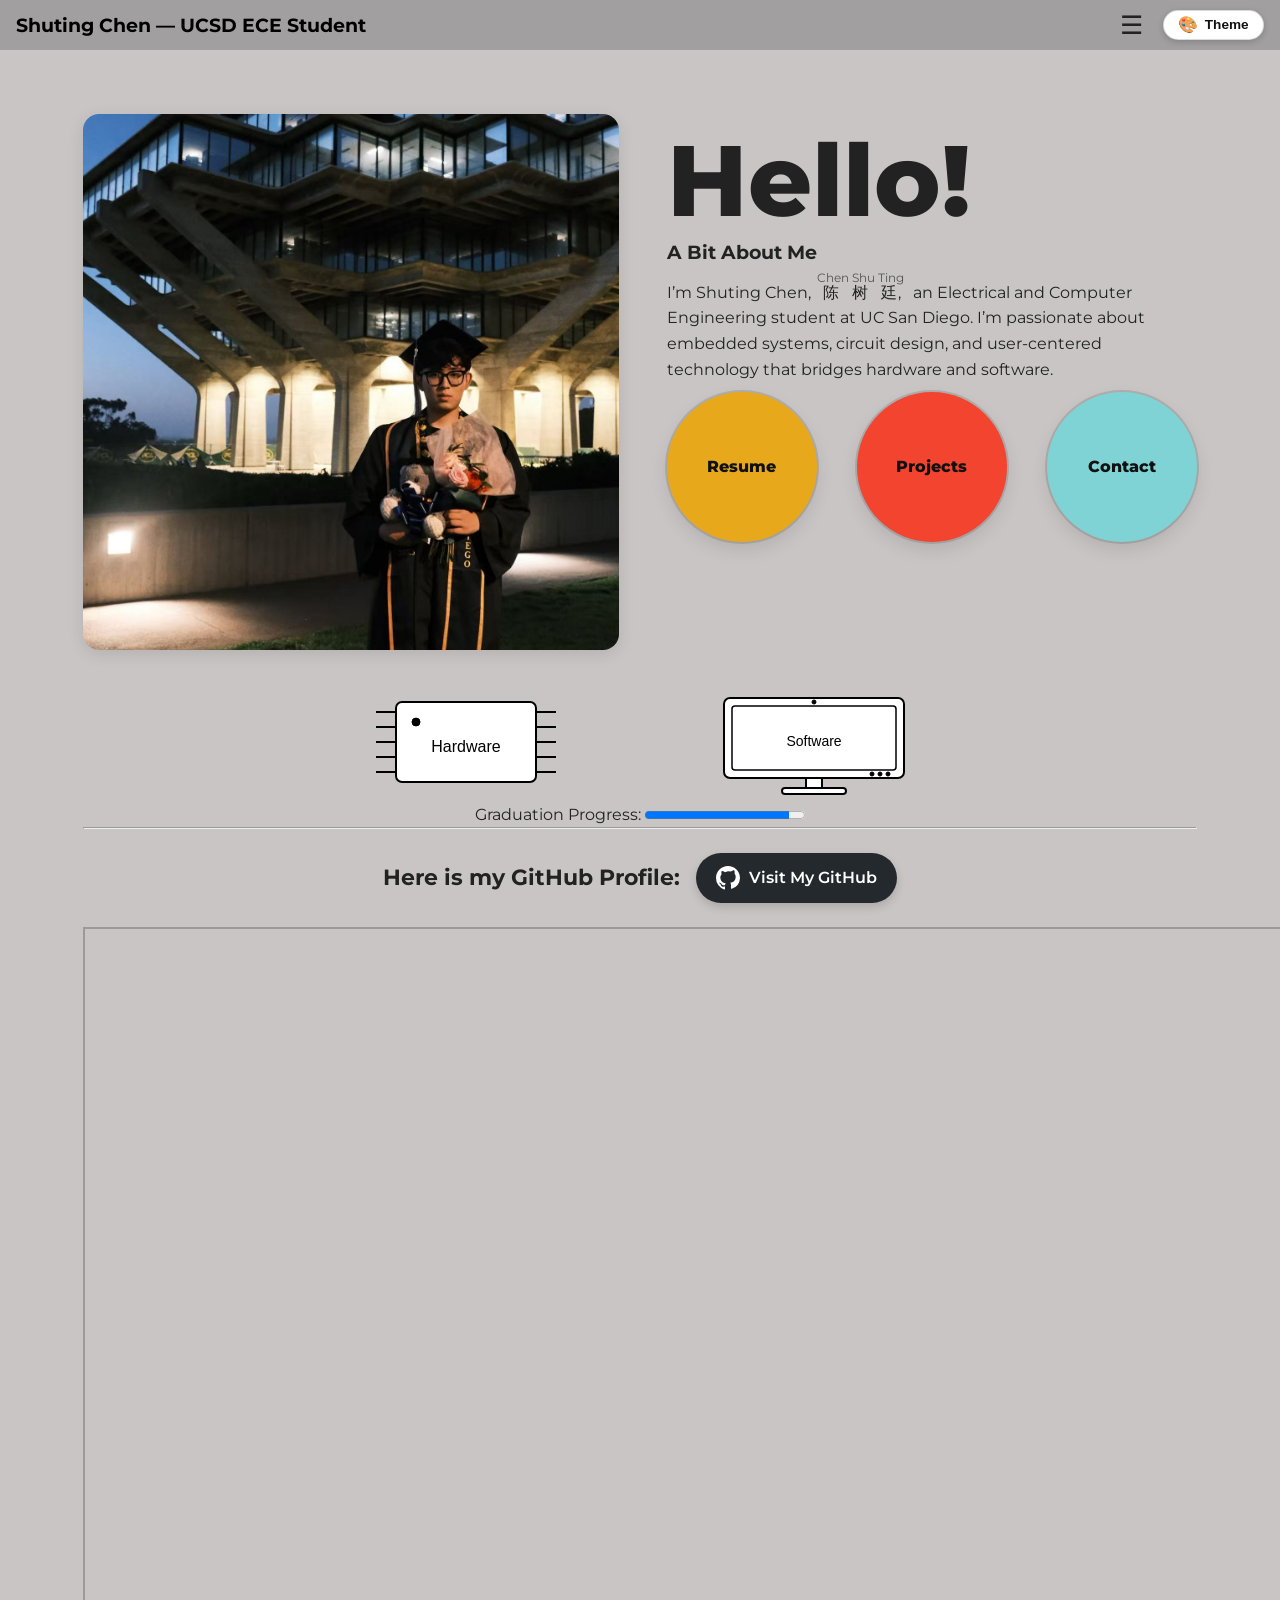
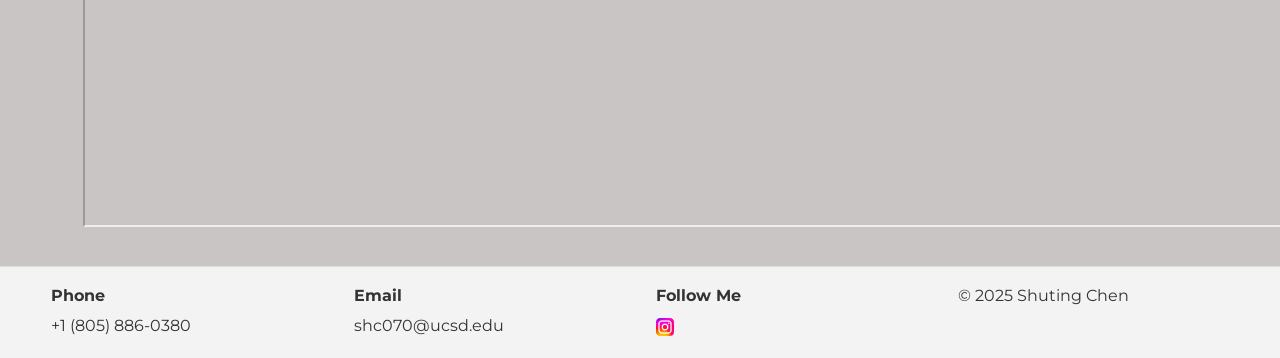
==== index.html @ db7ddc0a "duplicate the site from HW4" ====
<!doctype html>
<html lang="en">
<head>
  <link rel="preconnect" href="https://fonts.googleapis.com" crossorigin>
  <link rel="preconnect" href="https://fonts.gstatic.com" crossorigin>
  <link href="https://fonts.googleapis.com/css2?family=Montserrat:wght@400;600;800&display=swap" rel="stylesheet">
  <link rel="icon" href="SCicon.png" type="image/png">
  <meta charset="utf-8">
  <meta name="viewport" content="width=device-width, initial-scale=1">
  <title>Shuting Chen's Home Page</title>
  <link rel="stylesheet" href="css/styles.css">
  <link rel="stylesheet" href="css/layout.css">
  <link rel="stylesheet" href="css/theme-toggle.css">
  <script src="js/theme-toggle.js" defer></script>
  <script src="js/hello-console.js" defer></script>
</head>
<body>
  <nav aria-label="Main navigation" class="site-nav">
  <a class="brand vt-link" href="index.html">
    <b>Shuting Chen</b> — <span>UCSD ECE Student</span>
  </a>

  <details class="menu">
    <summary aria-label="Toggle navigation">☰</summary>
    <menu-items>
      <a href="resume.html" class="vt-link">Resume</a>
      <a href="projects.html" class="vt-link">Projects</a>
      <a href="contact.html" class="vt-link">Contact</a>
      <a href="form-no-js.html" class="vt-link">FormNoJS</a>
      <a href="form-with-js.html" class="vt-link">FormWithJS</a>
    </menu-items>
  </details>
</nav>

  <main>
    <section aria-labelledby="intro" class="top">
      <div class="top-grid">
        <figure class="top-media">
          <picture>
            <source
              type="avif"
              srcset="
                SCpic-480.avif 480w,
                SCpic-720.avif 720w,
                SCpic-960.avif 960w,
                SCpic-1400.avif 1400w
              "
              sizes="(min-width:1025px) 46vw, (min-width:600px) 560px, 90vw">
            <source
              type="webp"
              srcset="
                SCpic-480.webp 480w,
                SCpic-720.webp 720w,
                SCpic-960.webp 960w,
                SCpic-1400.webp 1400w
              "
              sizes="(min-width:1025px) 46vw, (min-width:600px) 560px, 90vw">
            <img src="SCpic.jpg" alt="Shuting's portrait" width="520" height="520" loading="lazy" decoding="async" alt="Shuting Chen's ">
          </picture>
        </figure>

        <section class="top-text">
          <h1 id="intro" class="top-title">Hello!</h1>

          <h3 class="top-subtitle">A Bit About Me</h3>
          <p>
            I’m Shuting Chen, &nbsp; <ruby><rb>陈树廷</rb><rp>(</rp><rt>Chen Shu Ting</rt><rp>)</rp></ruby>, &nbsp; an Electrical and Computer Engineering student at UC San Diego. I’m passionate about embedded systems, circuit design, and user-centered technology that bridges hardware and software.
          </p>

          <nav class="top-ctas" aria-label="Primary actions">
            <a class="circle-btn resume"  href="resume.html">Resume</a>
            <a class="circle-btn projects" href="projects.html">Projects</a>
            <a class="circle-btn contact" href="contact.html">Contact</a>
          </nav>
        </section>
      </div>
    </section>


    <noscript>
      <p><strong>Note:</strong> JavaScript is disabled — interactive features like the contact dialog will not work.</p>
    </noscript>

    <section aria-labelledby="intro" class="icons">
      <figure>
        <svg viewBox="0 0 220 120" width="220" height="120" role="img" aria-label="Chip icon" focusable="false">
          <rect x="40" y="20" width="140" height="80" rx="6" ry="6" fill="#fff" stroke="#000" stroke-width="2" />
          <g stroke="#000" stroke-width="2">
            <line x1="40" y1="30" x2="20" y2="30" />
            <line x1="40" y1="45" x2="20" y2="45" />
            <line x1="40" y1="60" x2="20" y2="60" />
            <line x1="40" y1="75" x2="20" y2="75" />
            <line x1="40" y1="90" x2="20" y2="90" />
            <line x1="180" y1="30" x2="200" y2="30" />
            <line x1="180" y1="45" x2="200" y2="45" />
            <line x1="180" y1="60" x2="200" y2="60" />
            <line x1="180" y1="75" x2="200" y2="75" />
            <line x1="180" y1="90" x2="200" y2="90" />
          </g>
          <circle cx="60" cy="40" r="4" fill="#000" />
          <text x="110" y="70" text-anchor="middle" font-family="sans-serif" font-size="16">Hardware</text>
        </svg>
      </figure>

      <figure>
        <svg viewBox="0 0 220 120" width="220" height="120" role="img" aria-label="Monitor icon" focusable="false">
          <rect x="20" y="16" width="180" height="80" rx="6" ry="6" fill="#fff" stroke="#000" stroke-width="2" />
          <rect x="28" y="24" width="164" height="64" rx="3" ry="3" fill="#fff" stroke="#000" stroke-width="1.5" />
          <circle cx="110" cy="20" r="2" fill="#000" />
          <rect x="102" y="96" width="16" height="10" fill="#fff" stroke="#000" stroke-width="2" />
          <rect x="78" y="106" width="64" height="6" rx="3" ry="3" fill="#fff" stroke="#000" stroke-width="2" />
          <g fill="#000">
            <circle cx="184" cy="92" r="2"></circle>
            <circle cx="176" cy="92" r="2"></circle>
            <circle cx="168" cy="92" r="2"></circle>
          </g>
          <text x="110" y="64" text-anchor="middle" font-family="sans-serif" font-size="14">Software</text>
        </svg>
      </figure>
    </section>

    <label>
        Graduation Progress: <progress value="90" max="100">90%</progress>
      </label>
      <hr>

    <section class="github-header">
      <h2>Here is my GitHub Profile:</h2>

      <a class="github-btn" href="https://github.com/X1aoshu" target="_blank" rel="noopener">
        <svg viewBox="0 0 16 16" width="24" height="24" aria-hidden="true" class="github-icon" focusable="false">
          <path fill="currentColor" d="M8 0C3.58 0 0 3.58 0 8a8 8 0 0 0 5.47 7.59c.4.07.55-.17.55-.38
          0-.19-.01-.82-.01-1.49-2.01.37-2.53-.49-2.69-.94-.09-.23-.48-.94-.82-1.13-.28-.15-.68-.52
          -.01-.53.63-.01 1.08.58 1.23.82.72 1.21 1.87.87 2.33.66.07-.52.28-.87.51-1.07-1.78-.2
          -3.64-.89-3.64-3.95 0-.87.31-1.59.82-2.15-.08-.2-.36-1.02.08-2.12 0 0 .67-.21 2.2.82
          A7.6 7.6 0 0 1 8 3.47a7.6 7.6 0 0 1 2.01.27c1.53-1.03 2.2-.82 2.2-.82.44 1.1.16 1.92.08
          2.12.51.56.82 1.27.82 2.15 0 3.07-1.87 3.75-3.65 3.95.29.25.54.73.54 1.48
          0 1.07-.01 1.93-.01 2.2 0 .21.15.46.55.38A8.01 8.01 0 0 0 16 8c0-4.42-3.58-8-8-8z"/>
        </svg>
        <span>Visit My GitHub</span>
      </a>
    </section>


    <iframe 
      src="https://github.com/X1aoshu" 
      width="1280" height="900" 
      title="GitHub Profile Preview">
    </iframe>

    
  </main>

  <footer class="site-footer" role="contentinfo">
    <foot-grid aria-label="Footer information">

      <foot-item>
        <strong class="foot-title">Phone</strong>
        <p class="foot-value">
          <a href="tel:+18058860380">+1 (805) 886-0380</a>
        </p>
      </foot-item>

      <foot-item>
        <strong class="foot-title">Email</strong>
        <p class="foot-value">
          <a href="mailto:shc070@ucsd.edu">shc070@ucsd.edu</a>
        </p>
      </foot-item>

      <foot-item>
        <strong class="foot-title">Follow Me</strong>
        <p class="foot-value">
          <a href="https://www.instagram.com/cc_cst_/?next=%2F" target="_blank" rel="noopener">
            <img src="ins.png" alt="Instagram" width="18" height="18">
          </a>
        </p>
      </foot-item>

      <foot-item>
        <p class="foot-value">&copy; 2025 Shuting Chen</p>
      </foot-item>

    </foot-grid>
  </footer>

</body>
</html>
---- css/styles.css ----
:root {
  --brand-bg: #a19f9f;
  --accent-red: #f2442e;
  --accent-yellow: #e7a81b;
  --accent-blue: #7fd3d4;
  --shadow-soft: 0 4px 16px rgba(0,0,0,0.1);
  --radius-smooth: 16px;
  --page-bg: #c9c5c5;
  --page-ink: #222;

  --icon-stroke: #000; 
  --icon-text:  #000;
}

* { box-sizing: border-box; margin: 0; padding: 0; }

html {
  font-family: system-ui, -apple-system, "Segoe UI", Roboto, sans-serif;
  line-height: 1.6;
  color: var(--page-ink, #222);
  background-color: var(--page-bg, #c9c5c5);
}


img, svg, video { max-width: 100%; height: auto; display: block; }
body { overflow-x: hidden; }

main {
  max-width: 2000px;
  margin: 2rem auto;
  padding: 0 1rem;
  background-color: var(--page-bg, #c9c5c5);
  text-align: center;
}

.top {
  padding: clamp(1rem, 4dvw, 2rem) 0;

  .top-grid {
    display: grid;
    grid-template-columns: 1.3fr 1fr;   
    align-items: center;
    gap: clamp(1rem, 4dvw, 3rem);
    text-align: left;
  }

  .top-media img {
    width: clamp(380px, 46dvw, 700px);
    height: auto;
    object-fit: cover;
    display: block;
    border-radius: var(--radius-smooth, 12px);
    box-shadow: var(--shadow-soft, 0 4px 10px rgba(0,0,0,0.1));
    object-fit: cover;
    object-position: center top;
    aspect-ratio: 1 / 1;
  }

  .top-title {
    font-size: clamp(56px, 8dvw, 100px);
    font-weight: 800;
    line-height: 1;
    margin-bottom: .5rem;
  }

  .top-subtitle {
    margin: 0 0 .25rem 0;
    font-weight: 700;
  }

  .top-text { 
    align-self: start; margin-top: 1rem; 
    > p {
        ruby-align: space-around;
    }

    > p rt {
        font-size: 0.75em;
        color: var(--muted, #555);  
        line-height: 1.2;
    }
  }

  .top-title,
  .top-subtitle,
  .top-text p {
    color: var(--page-ink, #222);
  }



  .top-ctas {
    display: flex;
    gap: clamp(.6rem, 2dvw, 1.2rem);
    margin-top: .6rem;
    background: transparent;
    justify-content: flex-start;
    flex-wrap: nowrap;              

    .circle-btn {
      --size: clamp(96px, 12dvw, 140px);
      width: var(--size);
      height: var(--size);
      border-radius: 50%;
      display: grid;
      place-items: center;
      text-decoration: none;
      font-weight: 800;
      color: #111;
      box-shadow: 0 0 0 2px rgba(0,0,0,.12), 0 8px 18px rgba(0,0,0,.10);
      transition: transform .15s ease, box-shadow .15s ease, filter .15s ease;

      &:hover,
      &:focus-visible {
        transform: translateY(-2px);
        box-shadow: 0 0 0 3px rgba(0,0,0,.16), 0 12px 26px rgba(0,0,0,.14);
      }

      &.resume  { background: var(--accent-yellow, #e7a81b); } 
      &.projects{ background: var(--accent-red, #f2442e); } 
      &.contact { background: var(--accent-blue, #7fd3d4); } 
    }
  }
}

.icons {
  display: flex;
  justify-content: center;
  align-items: center;
  gap: 25rem;
  flex-wrap: wrap;

  figure { text-align: center; }
}

.icons svg rect,
.icons svg line,
.icons svg circle {
  stroke: var(--icon-stroke);
}

@keyframes fade-in-up {
  from { opacity: 0; transform: translateY(10px); }
  to { opacity: 1; transform: translateY(0); }
}

.icons svg {
  opacity: 0;
  animation: fade-in-up 0.8s ease forwards;
}

.github-header {
  display: flex;
  align-items: center;
  justify-content: center;
  gap: 1rem;
  margin: 1.5rem 0;
  flex-wrap: wrap;

  h2 {
    font-size: 1.4rem;
    color: var(--page-ink, #222); 
    margin: 0;
  }

  .github-btn {
    display: inline-flex;
    align-items: center;
    gap: .6rem;
    background-color: #24292e;
    color: #fff;
    font-weight: 600;
    text-decoration: none;
    padding: .75rem 1.25rem;
    border-radius: 999px;
    box-shadow: 0 4px 10px rgba(0,0,0,0.15);
    transition: transform .15s ease, box-shadow .15s ease, background-color .2s ease;

    &:hover,
    &:focus-visible {
      background-color: #333;
      transform: translateY(-2px);
      box-shadow: 0 6px 14px rgba(0,0,0,0.2);
    }
  }
}

@keyframes wave {
  0%, 100% { transform: rotate(0deg); }
  50% { transform: rotate(5deg); }
}

.github-btn:hover svg {
  animation: wave 0.5s ease-in-out;
}


@media (max-width: 1024px) {
  main {
    max-width: 1000px;
    margin: 1.5rem auto;
    padding: 0 1rem;
  }

  .top {
    .top-grid {
      grid-template-columns: 1fr;           
      justify-items: center;
      text-align: center;
      gap: 1.2rem;
    }

    .top-media img { width: min(90dvw, 560px); }
    .top-title { font-size: clamp(40px, 10dvw, 64px); margin-bottom: .4rem; }
    .top-text { margin-top: .5rem; }

    .top-ctas {
      justify-content: center;
      flex-wrap: wrap;                       
      gap: .8rem;

      .circle-btn { --size: clamp(88px, 26dvw, 120px); }
    }
  }

  .icons { gap: 2rem; }
  iframe { width: 100%; min-height: 80dvh; border: 0; }
}

@media (min-width: 600px) and (max-width: 1024px) {
  .top {
    .top-grid { gap: clamp(1rem, 3dvw, 2rem); }
    .top-title { font-size: clamp(48px, 8dvw, 88px); }
    .top-ctas .circle-btn { --size: clamp(96px, 18dvw, 130px); }
  }
  .icons { gap: 4rem; }
}

@media (min-width: 1025px) {
  main {
    max-width: 1400px;     
    width: 92dvw;
    padding: 0 2rem;
  }

  .top {
    .top-grid {
      grid-template-columns: 1.3fr 1fr;     
      align-items: center;
      justify-items: stretch;
      gap: clamp(1.5rem, 4dvw, 3rem);
    }

    .top-ctas {
      justify-content: center;              
      gap: 2.5rem;
      flex-wrap: nowrap;                     
      .circle-btn { --size: 150px; }
    }
  }

  .icons { gap: 8rem; }
}

html[data-theme="dark"] {
  --page-bg: #020617;     
  --page-ink: #e5e7eb;    

  --icon-stroke: #e5e7eb; 
  --icon-text:  #e5e7eb;
}
---- css/layout.css ----
@view-transition {
  navigation: auto;
}

:root {
  --brand-bg: #a19f9f;
  --text-main: #000;
  --text-muted: #333;
  --foot-bg: #f3f3f3;
  --radius: 8px;

  --font-body: "Montserrat", "Noto Sans SC", "PingFang SC",
               "Microsoft YaHei UI", "Segoe UI", Roboto, sans-serif;
}

html {
  font-family: var(--font-body,
    "Montserrat", "Noto Sans SC", "PingFang SC",
    "Microsoft YaHei UI", "Segoe UI", Roboto, sans-serif
  );
  line-height: 1.6;
  color: var(--page-ink, #000);  
}

* { box-sizing: border-box; margin: 0; padding: 0; }
img, svg { max-width: 100%; height: auto; display: block; }

.site-nav {
  background: var(--brand-bg, #a19f9f);
  display: flex;
  justify-content: space-between;
  align-items: center;
  padding: 0.6rem 1rem;
  position: sticky;
  top: 0;
  z-index: 10;
  gap: 0.5rem;

  .brand {
    font-weight: 700;
    color: var(--text-main, #000);
    text-decoration: none;
    font-size: 1.2rem;
  }

  .menu summary {
    cursor: pointer;
    font-size: 1.6rem;
    line-height: 1;
    user-select: none;
    background: none;
    border: none;
    list-style: none;
    outline: none;
  }

  .menu summary::-webkit-details-marker { display: none; }

  menu-items {
    display: flex;
    flex-direction: column;
    gap: 0.6rem;
    position: absolute;
    right: 1rem;
    top: calc(100% + 0.4rem);
    padding: 0.6rem 0.8rem;
    border-radius: var(--radius, 6px);
    background: #fff;
    border: 1px solid #d0d7de;
    box-shadow: 0 8px 18px rgba(0, 0, 0, 0.1);

    a {
      color: #111;
      text-decoration: none;
      font-weight: 600;
      &:hover,
      &:focus-visible {
        text-decoration: underline;
      }
    }
  }
}

.site-nav .menu {
  position: relative;
  margin-left: auto; 
}

.site-nav .menu summary {
  margin-left: auto;   
  display: flex;
  justify-content: flex-end;
  cursor: pointer;
}

.site-nav .theme-toggle {
  margin-left: 0.5rem; 
}

.site-nav .theme-toggle {
  margin-left: 0.75rem;
  padding: 0.3rem 0.9rem;
  border-radius: 999px;
  border: 1px solid rgba(0,0,0,0.15);
  background: #fff;
  color: #111;
  font-size: 0.85rem;
  font-weight: 600;
  cursor: pointer;
  box-shadow: 0 2px 6px rgba(0,0,0,0.18);
  display: inline-flex;
  align-items: center;
  gap: 0.4rem;
}

.site-nav .theme-toggle-icon {
  font-size: 1rem;
}

.site-nav .theme-toggle:hover,
.site-nav .theme-toggle:focus-visible {
  background: #f3f4f6;
  box-shadow: 0 4px 10px rgba(0,0,0,0.22);
  outline: none;
}

@media (min-width: 1025px) {
  .site-nav menu-items {
    position: static;
    flex-direction: row;
    gap: 1.2rem;
    padding: 0;
    background: transparent;
    border: none;
    box-shadow: none;

    a { color: var(--text-main, #000); }
  }
}

.site-footer {
  background: var(--foot-bg, #f3f3f3);
  color: var(--text-muted, #222);
  padding: 1rem 1.25rem 1.25rem;
  border-top: 1px solid #ddd;

  a {
    color: inherit;
    text-decoration: none;
    &:hover,
    &:focus-visible {
      text-decoration: underline;
    }
  }

  img {
    vertical-align: middle;
    display: inline-block;
  }

  foot-grid {
    display: grid;
    grid-template-columns: repeat(4, 1fr);
    gap: 2rem;
    width: min(1200px, 92dvw);
    margin-inline: auto;
    align-items: start;

    foot-item {
      display: grid;
      gap: 0.25rem;
    }

    .foot-title {
      font-weight: 700;
      font-size: 1rem;
    }

    .foot-value {
      margin: 0;
      color: var(--text-muted, #333);
      overflow-wrap: anywhere;
      word-break: break-word;
    }
  }
}

html, body {
  height: 100%;              
}

body {
  display: flex;
  flex-direction: column;    
  min-height: 100dvh;         
}

main {
  flex: 1;              
}


@media (max-width: 1024px) {
  .site-footer foot-grid {
    grid-template-columns: repeat(2, 1fr);
    row-gap: 1rem;
    column-gap: 1.25rem;
  }
}

@media (max-width: 520px) {
  .site-footer foot-grid {
    grid-template-columns: 1fr;
    text-align: center;
  }
}

@keyframes pulse {
  0%, 100% { transform: scale(1); }
  50% { transform: scale(1.15); }
}

.site-footer img:hover {
  animation: pulse 0.6s ease-in-out;
}

::view-transition-old(root) {
  animation: page-exit-up 420ms ease-in-out both;
}

::view-transition-new(root) {
  animation: page-enter-up 420ms ease-in-out both;
}

@keyframes page-exit-up {
  from {
    opacity: 1;
    transform: translateY(0) scale(1);
  }
  to {
    opacity: 0;
    transform: translateY(-40px) scale(0.96);
  }
}

@keyframes page-enter-up {
  from {
    opacity: 0;
    transform: translateY(40px) scale(0.96);
  }
  to {
    opacity: 1;
    transform: translateY(0) scale(1);
  }
}

@media (prefers-reduced-motion: reduce) {
  ::view-transition-old(root),
  ::view-transition-new(root) {
    animation-duration: 0.001ms !important;
  }
}

.site-nav .theme-panel {
  position: absolute;
  right: 1rem;
  top: calc(100% + 0.4rem);
  padding: 0.75rem 0.9rem;
  border-radius: 10px;
  background: #ffffff;
  border: 1px solid rgba(0,0,0,0.12);
  box-shadow: 0 10px 28px rgba(0,0,0,0.18);
  min-width: 260px;
  font-size: 0.9rem;
  z-index: 20;
}

.site-nav .theme-row + .theme-row {
  margin-top: 0.5rem;
}

.site-nav .theme-row strong {
  display: block;
  margin-bottom: 0.3rem;
}

.site-nav .theme-presets {
  display: flex;
  flex-wrap: wrap;
  gap: 0.4rem;
}

.site-nav .theme-presets button {
  padding: 0.25rem 0.7rem;
  border-radius: 999px;
  border: 1px solid rgba(0,0,0,0.15);
  background: #f3f4f6;
  cursor: pointer;
  font-size: 0.8rem;
}

.site-nav .theme-custom {
  display: grid;
  gap: 0.35rem;
}

.site-nav .theme-custom label {
  display: grid;
  gap: 0.1rem;
  font-size: 0.8rem;
}

.site-nav .theme-custom select {
  padding: 0.2rem 0.3rem;
  border-radius: 6px;
  border: 1px solid #d1d5db;
  font-size: 0.85rem;
}

.site-nav #apply-custom-theme {
  margin-top: 0.3rem;
  justify-self: flex-start;
  padding: 0.3rem 0.9rem;
  border-radius: 999px;
  border: 0;
  background: #38bdf8;
  color: #111827;
  font-weight: 600;
  cursor: pointer;
  font-size: 0.85rem;
}
---- css/theme-toggle.css ----
:root {
  --page-bg: #c9c5c5;
  --ink: #222;
  --muted: #555;
  --rule: #ddd;
  --card: #f7f7f7;
  --accent: #f2442e;
  --primary: #7fd3d4;
  --card-bg: #f7f7f7;
  --shadow-soft: 0 4px 16px rgba(0,0,0,0.1);

  --brand-bg: #a19f9f;
  --text-main: #000;
  --text-muted: #333;
  --foot-bg: #f3f3f3;

  --font-body: "Montserrat", "Noto Sans SC", "PingFang SC",
               "Microsoft YaHei UI", "Segoe UI", Roboto, sans-serif;
}

:root[data-theme="dark"] {
  --page-bg: #020617;
  --ink: #e5e7eb;
  --muted: #9ca3af;
  --rule: #27272f;
  --card: #020617;
  --accent: #fb7185;
  --primary: #38bdf8;
  --card-bg: #020617;
  --shadow-soft: 0 14px 45px rgba(0,0,0,0.75);

  --brand-bg: #111827;
  --text-main: #e5e7eb;
  --text-muted: #9ca3af;
  --foot-bg: #020617;

  --font-body: system-ui, -apple-system, "Segoe UI", sans-serif;
}

:root[data-theme="ocean"] {
  --page-bg: #0f172a;       
  --ink: #e0f2fe;           
  --muted: #bae6fd;
  --rule: #1e293b;
  --card: #020617;
  --accent: #38bdf8;
  --primary: #22c55e;
  --card-bg: #020617;
  --shadow-soft: 0 12px 32px rgba(15,23,42,0.9);

  --brand-bg: #0f172a;
  --text-main: #e0f2fe;
  --text-muted: #bae6fd;
  --foot-bg: #020617;

  --font-body: "Gill Sans", "Montserrat", system-ui, sans-serif;
}


:root[data-theme="custom"] {
}

@supports (view-transition-name: root) {
  html {
    view-transition-name: root;
  }

  ::view-transition-old(root),
  ::view-transition-new(root) {
    animation-duration: 300ms;
    animation-timing-function: ease-in-out;
  }
}
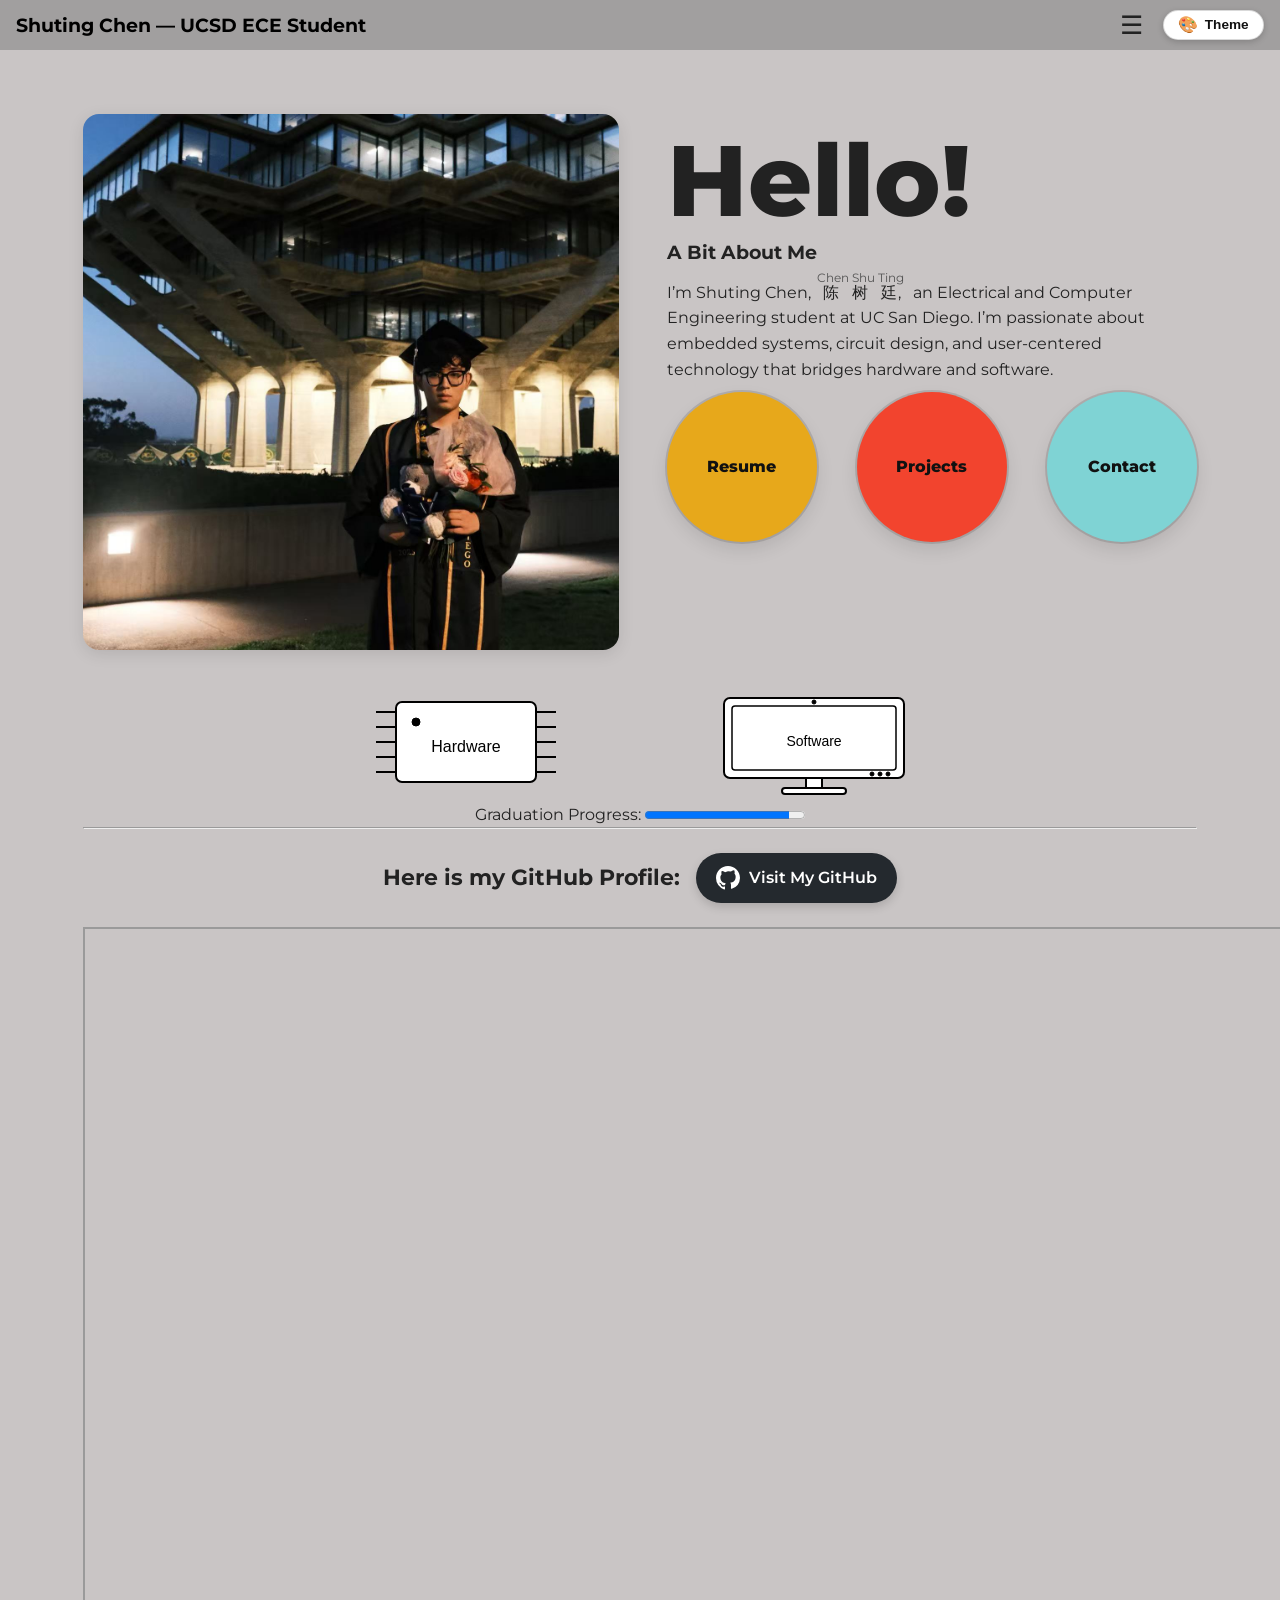
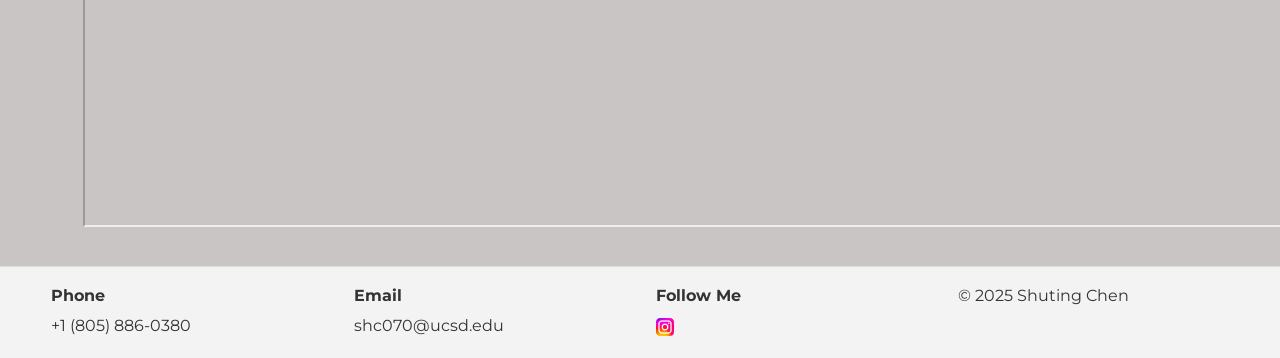
==== commit 22cd45fd: "feat: added fade-up animation to hero section" ====
--- a/index.html
+++ b/index.html
@@ -15,6 +15,7 @@
   <script src="js/hello-console.js" defer></script>
 </head>
 <body>
+  <a class="skip-link" href="#main-content">Skip to main content</a>
   <nav aria-label="Main navigation" class="site-nav">
   <a class="brand vt-link" href="index.html">
     <b>Shuting Chen</b> — <span>UCSD ECE Student</span>
@@ -26,13 +27,11 @@
       <a href="resume.html" class="vt-link">Resume</a>
       <a href="projects.html" class="vt-link">Projects</a>
       <a href="contact.html" class="vt-link">Contact</a>
-      <a href="form-no-js.html" class="vt-link">FormNoJS</a>
-      <a href="form-with-js.html" class="vt-link">FormWithJS</a>
     </menu-items>
   </details>
 </nav>
 
-  <main>
+  <main id="main-content">
     <section aria-labelledby="intro" class="top">
       <div class="top-grid">
         <figure class="top-media">
@@ -55,24 +54,28 @@
                 SCpic-1400.webp 1400w
               "
               sizes="(min-width:1025px) 46vw, (min-width:600px) 560px, 90vw">
-            <img src="SCpic.jpg" alt="Shuting's portrait" width="520" height="520" loading="lazy" decoding="async" alt="Shuting Chen's ">
+            <img src="SCpic.jpg" alt="Shuting's portrait" width="520" height="520" loading="lazy" decoding="async">
           </picture>
         </figure>
 
         <section class="top-text">
-          <h1 id="intro" class="top-title">Hello!</h1>
+          <h1 id="intro" class="top-title fade-up">Hello!</h1>
 
-          <h3 class="top-subtitle">A Bit About Me</h3>
-          <p>
-            I’m Shuting Chen, &nbsp; <ruby><rb>陈树廷</rb><rp>(</rp><rt>Chen Shu Ting</rt><rp>)</rp></ruby>, &nbsp; an Electrical and Computer Engineering student at UC San Diego. I’m passionate about embedded systems, circuit design, and user-centered technology that bridges hardware and software.
+          <h3 class="top-subtitle fade-up" style="animation-delay:0.05s">A Bit About Me</h3>
+
+          <p class="fade-up" style="animation-delay:0.1s">
+            I’m Shuting Chen, &nbsp; 
+            <ruby><rb>陈树廷</rb><rp>(</rp><rt>Chen Shu Ting</rt><rp>)</rp></ruby>, &nbsp; 
+            an Electrical and Computer Engineering student at UC San Diego. I’m passionate about embedded systems, circuit design, and user-centered technology that bridges hardware and software.
           </p>
 
-          <nav class="top-ctas" aria-label="Primary actions">
+          <nav class="top-ctas fade-up" aria-label="Primary actions" style="animation-delay:0.2s">
             <a class="circle-btn resume"  href="resume.html">Resume</a>
             <a class="circle-btn projects" href="projects.html">Projects</a>
             <a class="circle-btn contact" href="contact.html">Contact</a>
           </nav>
         </section>
+
       </div>
     </section>
 
@@ -151,6 +154,8 @@
     
   </main>
 
+  <button id="backToTop" aria-label="Back to top">▲</button>
+
   <footer class="site-footer" role="contentinfo">
     <foot-grid aria-label="Footer information">
 
--- a/css/styles.css
+++ b/css/styles.css
@@ -268,4 +268,17 @@
 
   --icon-stroke: #e5e7eb; 
   --icon-text:  #e5e7eb;
+}
+
+.fade-up {
+  opacity: 0;
+  transform: translateY(12px);
+  animation: fadeUp 0.8s ease forwards;
+}
+
+@keyframes fadeUp {
+  to {
+    opacity: 1;
+    transform: translateY(0);
+  }
 }
--- a/css/layout.css
+++ b/css/layout.css
@@ -329,3 +329,54 @@
   cursor: pointer;
   font-size: 0.85rem;
 }
+
+.skip-link {
+  position: absolute;
+  left: 50%;
+  transform: translateX(-50%);
+  top: -40px;
+  padding: 0.5rem 1rem;
+  background: #111827;
+  color: #f9fafb;
+  border-radius: 999px;
+  font-weight: 600;
+  text-decoration: none;
+  z-index: 50;
+  transition: top 0.15s ease, opacity 0.15s ease;
+  opacity: 0;
+}
+
+.skip-link:focus-visible {
+  top: 0.5rem;
+  opacity: 1;
+}
+
+#backToTop {
+  position: fixed;
+  right: 1rem;
+  bottom: 1rem;
+  padding: 0.55rem 0.7rem;
+  border-radius: 999px;
+  border: none;
+  background: var(--accent, #f2442e);
+  color: #fff;
+  font-size: 1rem;
+  font-weight: 700;
+  cursor: pointer;
+  box-shadow: 0 6px 14px rgba(0,0,0,.35);
+  display: none;
+  z-index: 40;
+}
+
+#backToTop.show {
+  display: inline-flex;
+  align-items: center;
+  justify-content: center;
+}
+
+#backToTop:focus-visible {
+  outline: 2px solid #fbbf24;
+  outline-offset: 2px;
+}
+
+
--- a/css/theme-toggle.css
+++ b/css/theme-toggle.css
@@ -1,6 +1,7 @@
 :root {
   --page-bg: #c9c5c5;
   --ink: #222;
+   --page-ink: #222;
   --muted: #555;
   --rule: #ddd;
   --card: #f7f7f7;
@@ -39,7 +40,8 @@
 
 :root[data-theme="ocean"] {
   --page-bg: #0f172a;       
-  --ink: #e0f2fe;           
+  --ink: #e0f2fe;     
+  --page-ink: #e0f2fe;      
   --muted: #bae6fd;
   --rule: #1e293b;
   --card: #020617;
@@ -57,7 +59,7 @@
 }
 
 
-:root[data-theme="custom"] {
+:root[data-theme = "custom"] {
 }
 
 @supports (view-transition-name: root) {
